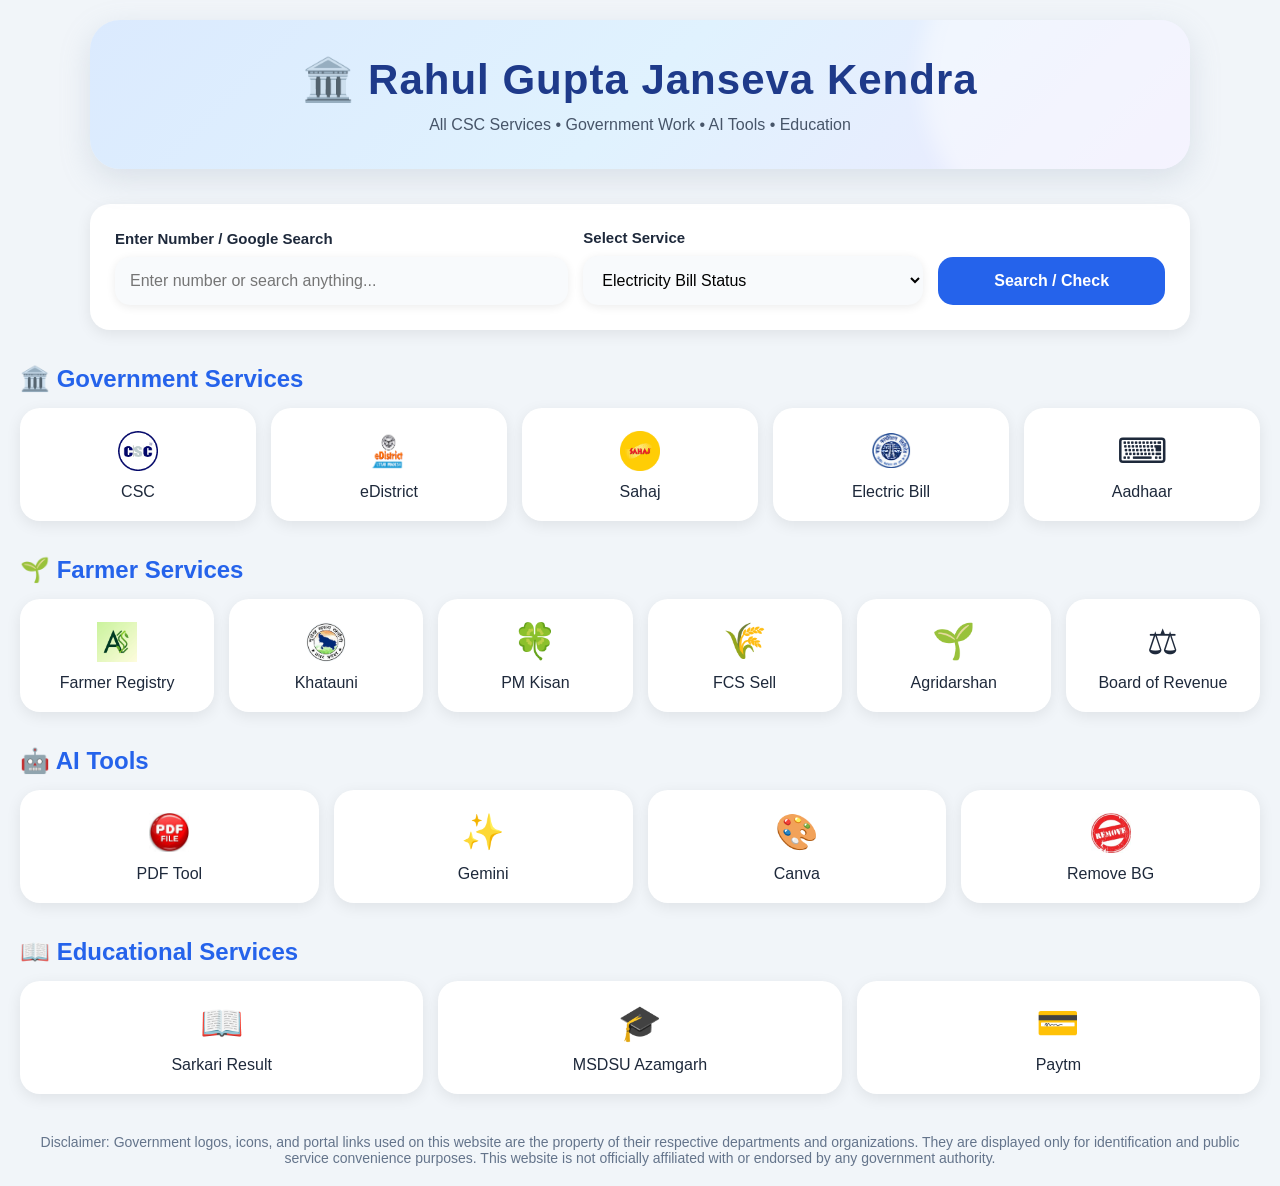
==== index.html @ 336c6f4c "Update index.html" ====
<!-- index.html -->
<!DOCTYPE html>
<html lang="hi">

<head>

<meta charset="UTF-8">
<meta name="viewport" content="width=device-width, initial-scale=1.0">

<title>Rahul Gupta Janseva Kendra</title>

<link rel="stylesheet" href="style.css">

</head>

<body>

<!-- STYLISH HEADER -->

<div class="mainHeader">

<div class="headerGlow"></div>

<h1>
🏛️ Rahul Gupta Janseva Kendra
</h1>

<p>
All CSC Services • Government Work • AI Tools • Education
</p>

</div>

<!-- STATUS CHECK -->

<div class="statusContainer">

<div class="formRow">

<div class="inputGroup">

<label for="number">
Enter Number / Google Search
</label>

<input
type="text"
id="number"
class="statusInput"
placeholder="Enter number or search anything..."
autocomplete="off"
>

</div>

<div class="selectGroup">

<label for="service">
Select Service
</label>

<select
id="service"
class="statusSelect"
>

<option value="electric">
Electricity Bill Status
</option>

<option value="edistrict">
Income / Caste / Domicile Status
</option>

<option value="varasat">
Varasat Case Status
</option>

<option value="google">
Google Search
</option>

</select>

</div>

<div class="buttonGroup">

<button
class="statusBtn"
onclick="checkStatus()"
>
Search / Check
</button>

</div>

</div>

</div>

<!-- GOVERNMENT SERVICES -->

<div class="category">

<h2>
🏛️ Government Services
</h2>

<div class="grid">

<button
class="card"
onclick="opencscModal()"
type="button"
>

<div class="icon">
<img src="images/csc.webp" alt="CSC Logo">
</div>

CSC

</button>

<a
class="card"
href="https://edistrict.up.gov.in/"
target="_blank"
rel="noopener noreferrer"
>

<div class="icon">
<img src="images/edistrict.webp" alt="Edistrict Logo">
</div>

eDistrict

</a>

<a
class="card"
href="https://retail.sahaj.co.in/web/retail/home"
target="_blank"
rel="noopener noreferrer"
>

<div class="icon">
<img src="images/sahaj.webp" alt="Sahaj Logo">
</div>

Sahaj

</a>

<a
class="card"
href="https://ewallet.uppcl.org/SSO?agencyCode=U2FsdGVkX1%2BcN8yyijeSdhX%2FJYMe%2FPH5Iyt6%2Blm7MD5B8HkZc5%2BLYnlnuBdvi8PuYDYTILg40eBSlQB7aAUXkWe0dXMGhMRHPXdYwsLOWOkIjzhZ0DRncI6oB3RsBUo7&agencyName=CSC&agentMobile=9889614246"
target="_blank"
rel="noopener noreferrer"
>

<div class="icon">
<img src="images/electric.webp" alt="Electric Logo">
</div>

Electric Bill

</a>

<button
class="card"
onclick="openAadhaarModal()"
type="button"
>

<div class="icon">
⌨
</div>

Aadhaar

</button>


</div>

</div>

<!-- FARMER SERVICES -->

<div class="category">

<h2>
🌱 Farmer Services
</h2>

<div class="grid">
<a
class="card"
href="https://upfr.agristack.gov.in/farmer-registry-up/#/"
target="_blank"
rel="noopener noreferrer"
>

<div class="icon">
<img src="images/agristac.webp" alt="Agristack Logo">
</div>

Farmer Registry

</a>

<a
class="card"
href="https://upbhulekh.gov.in/"
target="_blank"
rel="noopener noreferrer"
>

<div class="icon">
<img src="images/bhulekh.webp" alt="Bhulekh Logo">
</div>

Khatauni

</a>

<a
class="card"
href="https://pmkisan.gov.in/"
target="_blank"
rel="noopener noreferrer"
>

<div class="icon">
🍀
</div>

PM Kisan

</a>

<a
class="card"
href="https://eproc.up.gov.in/paddy2324/Uparjan/FarmerRegLogin.aspx"
target="_blank"
rel="noopener noreferrer"
>

<div class="icon">
🌾
</div>

FCS Sell

</a>

<a
class="card"
href="https://agridarshan.up.gov.in/"
target="_blank"
rel="noopener noreferrer"
>

<div class="icon">
🌱
</div>

Agridarshan

</a>

<a
class="card"
href="https://bor.up.nic.in/"
target="_blank"
rel="noopener noreferrer"
>

<div class="icon">
⚖
</div>

Board of Revenue

</a>

</div>

</div>

<!-- AI TOOLS -->

<div class="category">

<h2>
🤖 AI Tools
</h2>

<div class="grid">

<a
class="card"
href="https://online2pdf.com/"
target="_blank"
rel="noopener noreferrer"
>

<div class="icon">
<img src="images/pdf.webp" alt="PDF Logo">
</div>

PDF Tool

</a>

<a
class="card"
href="https://gemini.google.com/"
target="_blank"
rel="noopener noreferrer"
>

<div class="icon">
✨
</div>

Gemini

</a>

<a
class="card"
href="https://www.canva.com/"
target="_blank"
rel="noopener noreferrer"
>

<div class="icon">
🎨
</div>

Canva

</a>

<a
class="card"
href="https://remove.bg/"
target="_blank"
rel="noopener noreferrer"
>

<div class="icon">
<img src="images/removebg.webp" alt="Remove BG Logo">
</div>

Remove BG

</a>

</div>

</div>

<!-- EDUCATIONAL SERVICES -->

<div class="category">

<h2>
📖 Educational Services
</h2>

<div class="grid">

<a
class="card"
href="https://www.sarkariresult.com/"
target="_blank"
rel="noopener noreferrer"
>

<div class="icon">
📖
</div>

Sarkari Result

</a>

<button
class="card"
onclick="openUniversityModal()"
type="button"
>

<div class="icon">
🎓
</div>

MSDSU Azamgarh

</button>

<a
class="card"
href="https://paytm.com/"
target="_blank"
rel="noopener noreferrer"
>

<div class="icon">
💳
</div>

Paytm

</a>

</div>

</div>

<div class="footer">
Disclaimer: Government logos, icons, and portal links used on this website are the property of their respective departments and organizations. They are displayed only for identification and public service convenience purposes. This website is not officially affiliated with or endorsed by any government authority.
</div>

<!-- UNIVERSITY MODAL -->

<div
id="universityModal"
class="modal"
>

<div class="modalContent">

<div class="modalHeader">

<h2>
🎓 Maharaja Suhel Dev University Azamgarh
</h2>

<span
class="closeBtn"
onclick="closeUniversityModal()"
>
×
</span>

</div>

<div class="modalGrid">

<a
class="modalCard"
href="https://msdsu.ac.in/"
target="_blank"
rel="noopener noreferrer"
>

<div class="icon">
🏠
</div>

Home

</a>

<a
class="modalCard"
href="https://msdsuonline.in/"
target="_blank"
rel="noopener noreferrer"
>

<div class="icon">
📝
</div>

Exam Form

</a>

<a
class="modalCard"
href="https://msduexam.co.in/"
target="_blank"
rel="noopener noreferrer"
>

<div class="icon">
📄
</div>

Results

</a>

<a
class="modalCard"
href="https://msdsu.samarth.edu.in/index.php/site/login"
target="_blank"
rel="noopener noreferrer"
>

<div class="icon">
🎫
</div>

Samarth Login

</a>

</div>

</div>

</div>

<!-- CSC MODAL -->
<div
id="cscModal"
class="modal"
>

<div class="modalContent">

<div class="modalHeader">

<h2>
💻 Common Service Centre
</h2>

<span
class="closeBtn"
onclick="closecscModal()"
>
×
</span>

</div>

<div class="modalGrid">

<a
class="modalCard"
href="https://digitalseva.csc.gov.in/"
target="_blank"
rel="noopener noreferrer"
>

<div class="icon">
<img src="images/digitalseva.webp" alt="Digital Seva Logo">
</div>

Digital Seva

</a>

<a
class="modalCard"
href="https://digipayweb.csccloud.in/"
target="_blank"
rel="noopener noreferrer"
>

<div class="icon">
<img src="images/digipay.webp" alt="Digipay Logo">
</div>

Digipay

</a>

<a
class="modalCard"
href="https://agent2.paycsc.in/"
target="_blank"
rel="noopener noreferrer"
>

<div class="icon">
<img src="images/digipay.webp" alt="Digipay Logo">
</div>

Digipay Lite

</a>

<a
class="modalCard"
href="https://egovcsc.csccloud.in/nsdl/"
target="_blank"
rel="noopener noreferrer"
>

<div class="icon">
<img src="images/pan.webp" alt="PAN Logo">
</div>

Protean PAN

</a>

</div>

</div>

</div>

	<!-- AADHAAR MODAL -->

<div
id="aadhaarModal"
class="modal"
>

<div class="modalContent">

<div class="modalHeader">

<h2>
⌨ Aadhaar Services
</h2>

<span
class="closeBtn"
onclick="closeAadhaarModal()"
>
×
</span>

</div>

<div class="modalGrid">

<a
class="modalCard"
href="https://myaadhaar.uidai.gov.in/"
target="_blank"
rel="noopener noreferrer"
>

<div class="icon">
🏠
</div>

Aadhaar Login

</a>

<a
class="modalCard"
href="https://myaadhaar.uidai.gov.in/check-aadhaar-validity/en"
target="_blank"
rel="noopener noreferrer"
>

<div class="icon">
📲
</div>

Linked Mobile

</a>

<a
class="modalCard"
href="https://myaadhaar.uidai.gov.in/CheckAadhaarStatus/en"
target="_blank"
rel="noopener noreferrer"
>

<div class="icon">
🔍
</div>

Check Status

</a>

<a
class="modalCard"
href="https://myaadhaar.uidai.gov.in/genricDownloadAadhaar/en"
target="_blank"
rel="noopener noreferrer"
>

<div class="icon">
⮟
</div>

Download Aadhaar

</a>

</div>

</div>

</div>

<script src="script.js"></script>

</body>

</html>
---- style.css ----
/* style.css */

*{
margin:0;
padding:0;
box-sizing:border-box;
font-family:Arial,sans-serif;
}

body{
background:#f1f5f9;
color:#1e293b;
min-height:100vh;
padding:20px;
}

.mainHeader{
position:relative;
max-width:1100px;
margin:0 auto 35px auto;
padding:35px 20px;
border-radius:30px;
text-align:center;
overflow:hidden;
background:linear-gradient(135deg,#dbeafe,#e0f2fe,#ede9fe);
box-shadow:0 10px 30px rgba(148,163,184,0.25);
}

.mainHeader h1{
font-size:42px;
margin-bottom:12px;
font-weight:700;
letter-spacing:1px;
position:relative;
z-index:2;
color:#1e3a8a;
}

.mainHeader p{
font-size:16px;
position:relative;
z-index:2;
color:#475569;
}

.headerGlow{
position:absolute;
width:350px;
height:350px;
background:rgba(255,255,255,0.45);
border-radius:50%;
top:-120px;
right:-80px;
filter:blur(10px);
animation:floatGlow 6s infinite ease-in-out;
}

@keyframes floatGlow{

0%{
transform:translateY(0px);
}

50%{
transform:translateY(20px);
}

100%{
transform:translateY(0px);
}

}

.statusContainer{
max-width:1100px;
margin:0 auto 30px auto;
background:white;
padding:25px;
border-radius:20px;
box-shadow:0 4px 15px rgba(0,0,0,0.08);
}

.formRow{
display:flex;
gap:15px;
align-items:end;
flex-wrap:wrap;
}

.inputGroup{
flex:2;
min-width:250px;
}

.selectGroup{
flex:1.5;
min-width:220px;
}

.buttonGroup{
flex:1;
min-width:180px;
}

label{
display:block;
font-weight:bold;
margin-bottom:10px;
font-size:15px;
}

.statusInput,
.statusSelect{
width:100%;
padding:15px;
border:none;
border-radius:15px;
font-size:16px;
outline:none;
background:#f8fafc;
box-shadow:0 2px 10px rgba(0,0,0,0.08);
}

.statusBtn{
width:100%;
padding:15px;
border:none;
border-radius:15px;
cursor:pointer;
font-size:16px;
background:#2563eb;
color:white;
transition:0.3s;
font-weight:bold;
}

.statusBtn:hover{
background:#1d4ed8;
}

.category{
margin-top:35px;
}

.category h2{
margin-bottom:15px;
color:#2563eb;
}

.grid{
display:grid;
grid-template-columns:repeat(auto-fit,minmax(120px,1fr));
gap:15px;
}

.card{
background:white;
padding:20px;
border-radius:20px;
text-align:center;
text-decoration:none;
color:#1e293b;
transition:0.3s;
box-shadow:0 4px 15px rgba(0,0,0,0.08);
cursor:pointer;
border:none;
width:100%;
font-size:16px;
}

.card:hover{
transform:translateY(-5px);
background:#eff6ff;
}

.icon{
font-size:35px;
margin-bottom:10px;
display:flex;
justify-content:center;
align-items:center;
height:45px;
}

.icon img{
width:40px;
height:40px;
object-fit:contain;
display:block;
margin:auto;
}

.footer{
text-align:center;
margin-top:40px;
color:#64748b;
font-size:14px;
}

.modal{
display:none;
position:fixed;
z-index:999;
left:0;
top:0;
width:100%;
height:100%;
background:rgba(0,0,0,0.5);
justify-content:center;
align-items:center;
padding:20px;
}

.modalContent{
background:white;
width:100%;
max-width:700px;
padding:25px;
border-radius:20px;
animation:popup 0.25s ease;
}

@keyframes popup{

from{
transform:scale(0.8);
opacity:0;
}

to{
transform:scale(1);
opacity:1;
}

}

.modalHeader{
display:flex;
justify-content:space-between;
align-items:center;
margin-bottom:25px;
}

.closeBtn{
font-size:35px;
cursor:pointer;
font-weight:bold;
color:#555;
}

.closeBtn:hover{
color:red;
}

.modalGrid{
display:grid;
grid-template-columns:repeat(auto-fit,minmax(140px,1fr));
gap:15px;
}

.modalCard{
background:#f8fafc;
padding:20px;
border-radius:18px;
text-align:center;
text-decoration:none;
color:#111827;
font-weight:bold;
transition:0.3s;
box-shadow:0 4px 10px rgba(0,0,0,0.08);
}

.modalCard:hover{
transform:translateY(-5px);
background:#ede9fe;
}

@media(max-width:768px){

.mainHeader{
padding:28px 15px;
border-radius:25px;
}

.mainHeader h1{
font-size:28px;
line-height:1.4;
}

.mainHeader p{
font-size:14px;
}

.formRow{
flex-direction:column;
}

.inputGroup,
.selectGroup,
.buttonGroup{
width:100%;
}

}
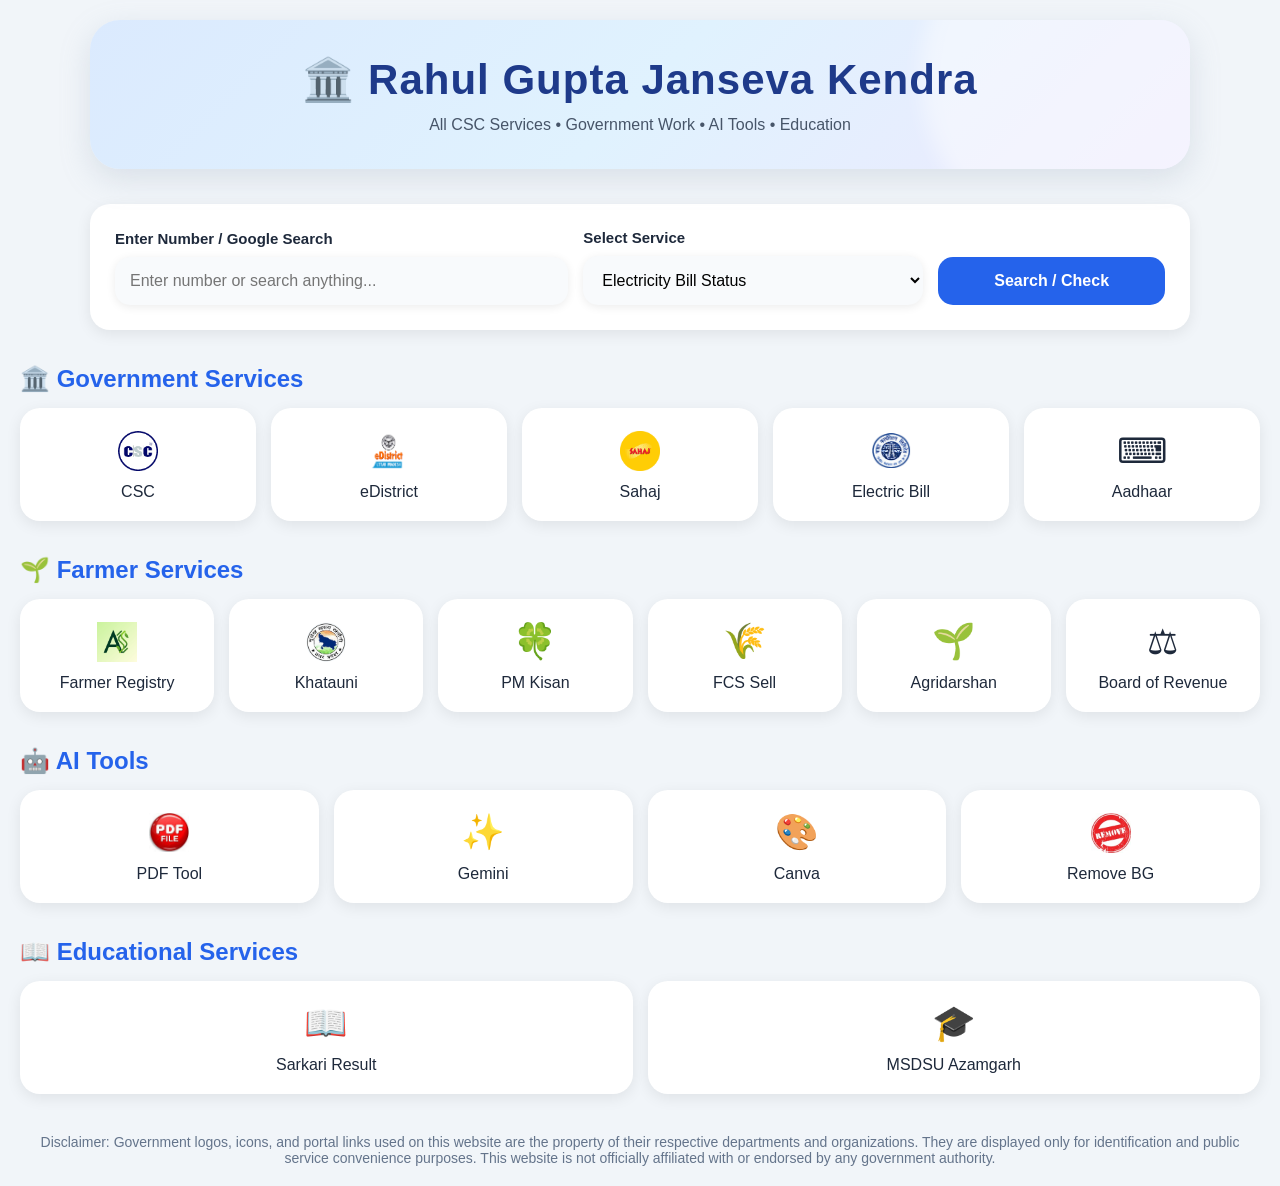
==== commit 9aa5774f: "Update index.html" ====
--- a/index.html
+++ b/index.html
@@ -403,21 +403,6 @@
 
 </button>
 
-<a
-class="card"
-href="https://paytm.com/"
-target="_blank"
-rel="noopener noreferrer"
->
-
-<div class="icon">
-💳
-</div>
-
-Paytm
-
-</a>
-
 </div>
 
 </div>
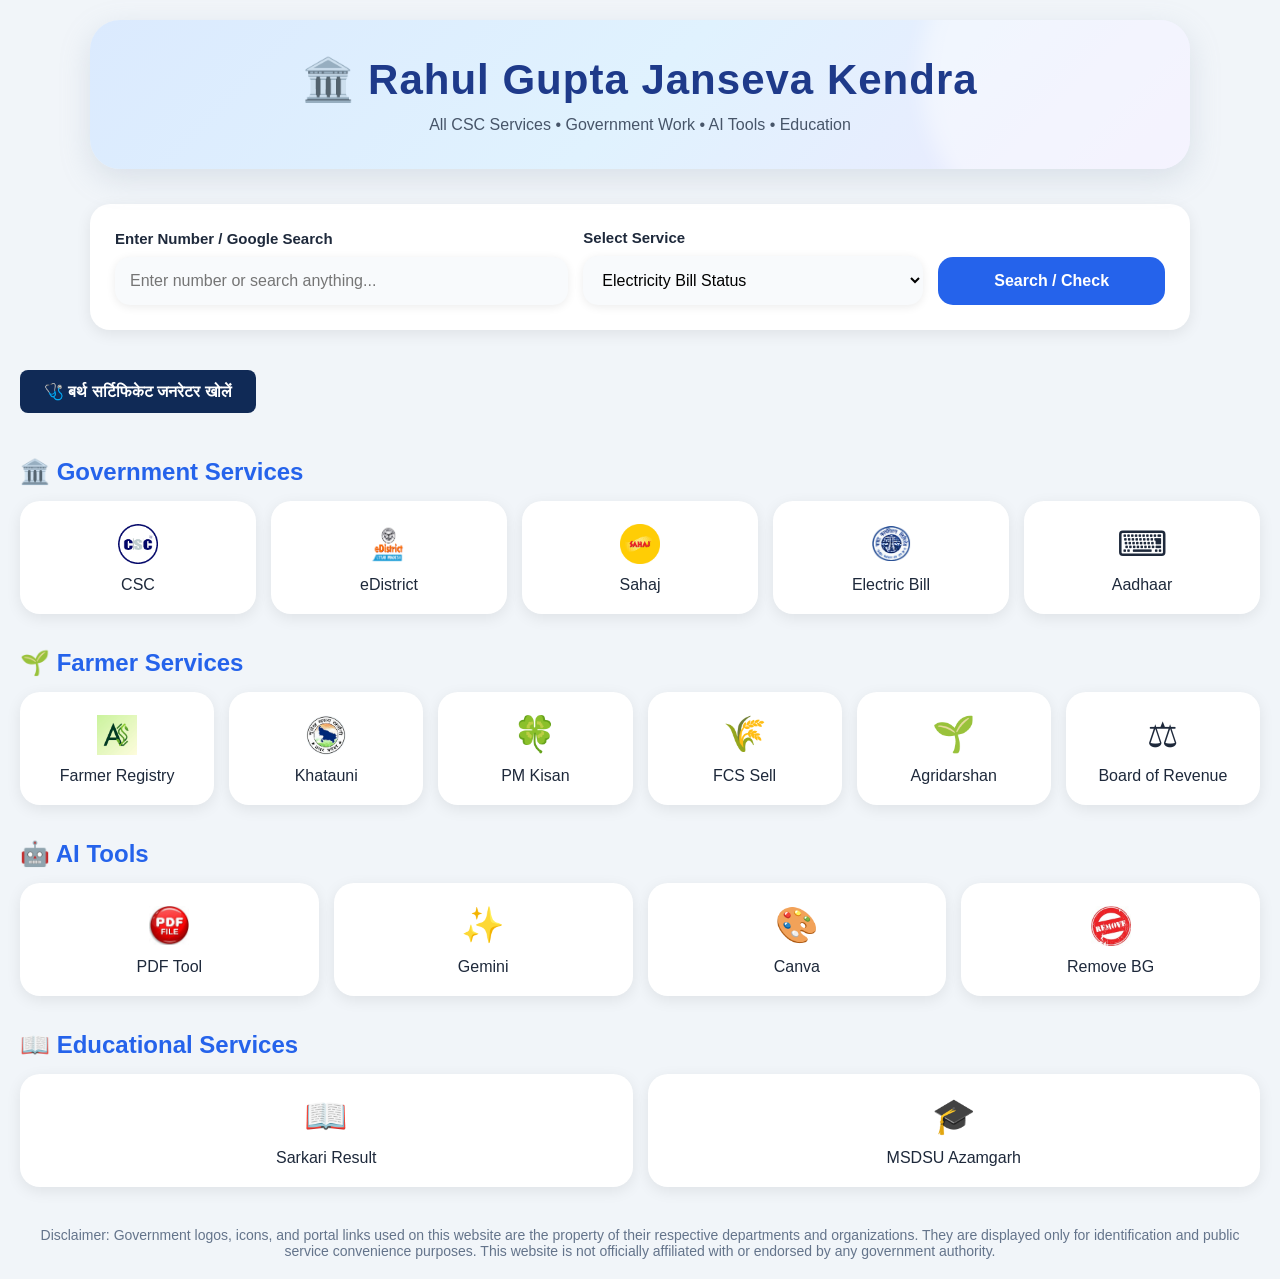
==== commit 7f3320c7: "Update index.html" ====
--- a/index.html
+++ b/index.html
@@ -98,6 +98,19 @@
 </div>
 
 </div>
+<!-- आयुष क्लिनिक सर्टिफिकेट जनरेटर का लिंक बटन -->
+<a href="BirthCertificateAyush/birth.html" class="clinic-link" style="
+    display: inline-block;
+    padding: 12px 24px;
+    background-color: #102a56;
+    color: white;
+    text-decoration: none;
+    font-weight: bold;
+    border-radius: 8px;
+    margin: 10px 0;
+    font-family: Arial, sans-serif;">
+    🩺 बर्थ सर्टिफिकेट जनरेटर खोलें
+</a>
 
 <!-- GOVERNMENT SERVICES -->
 
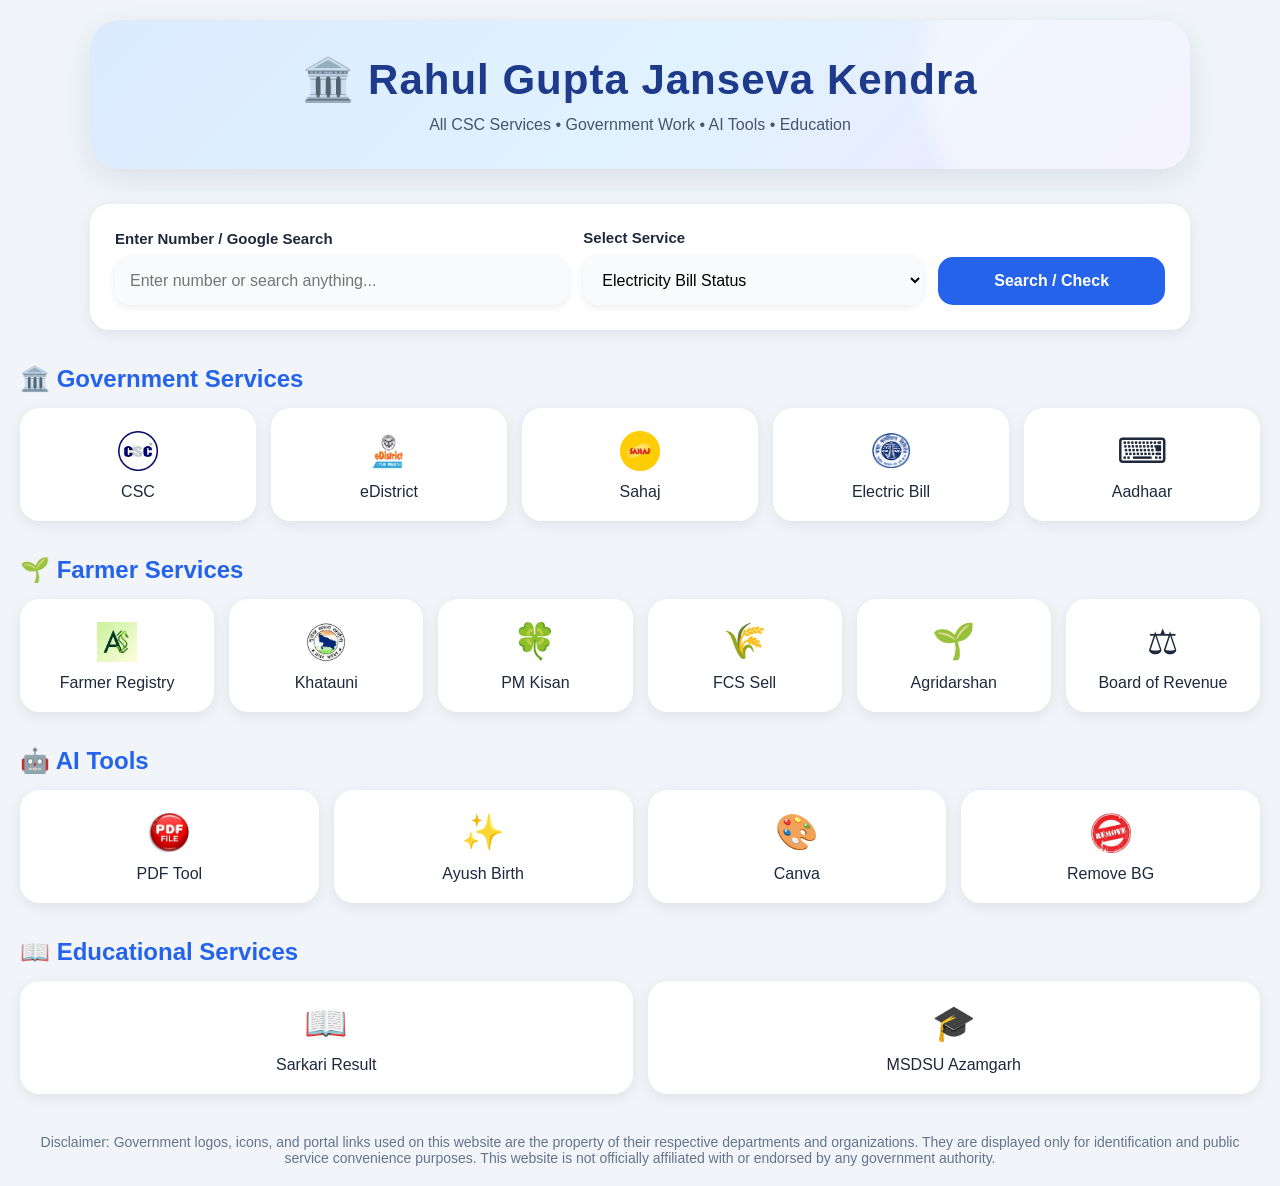
==== commit d37e4b1a: "Update index.html" ====
--- a/index.html
+++ b/index.html
@@ -98,19 +98,6 @@
 </div>
 
 </div>
-<!-- आयुष क्लिनिक सर्टिफिकेट जनरेटर का लिंक बटन -->
-<a href="BirthCertificateAyush/birth.html" class="clinic-link" style="
-    display: inline-block;
-    padding: 12px 24px;
-    background-color: #102a56;
-    color: white;
-    text-decoration: none;
-    font-weight: bold;
-    border-radius: 8px;
-    margin: 10px 0;
-    font-family: Arial, sans-serif;">
-    🩺 बर्थ सर्टिफिकेट जनरेटर खोलें
-</a>
 
 <!-- GOVERNMENT SERVICES -->
 
@@ -339,13 +326,13 @@
 ✨
 </div>
 
-Gemini
-
-</a>
-
-<a
-class="card"
-href="https://www.canva.com/"
+Ayush Birth
+
+</a>
+
+<a
+class="card"
+href="https://rahulthekma.github.io/thekma//BirthCertificateAyush/birth.html"
 target="_blank"
 rel="noopener noreferrer"
 >
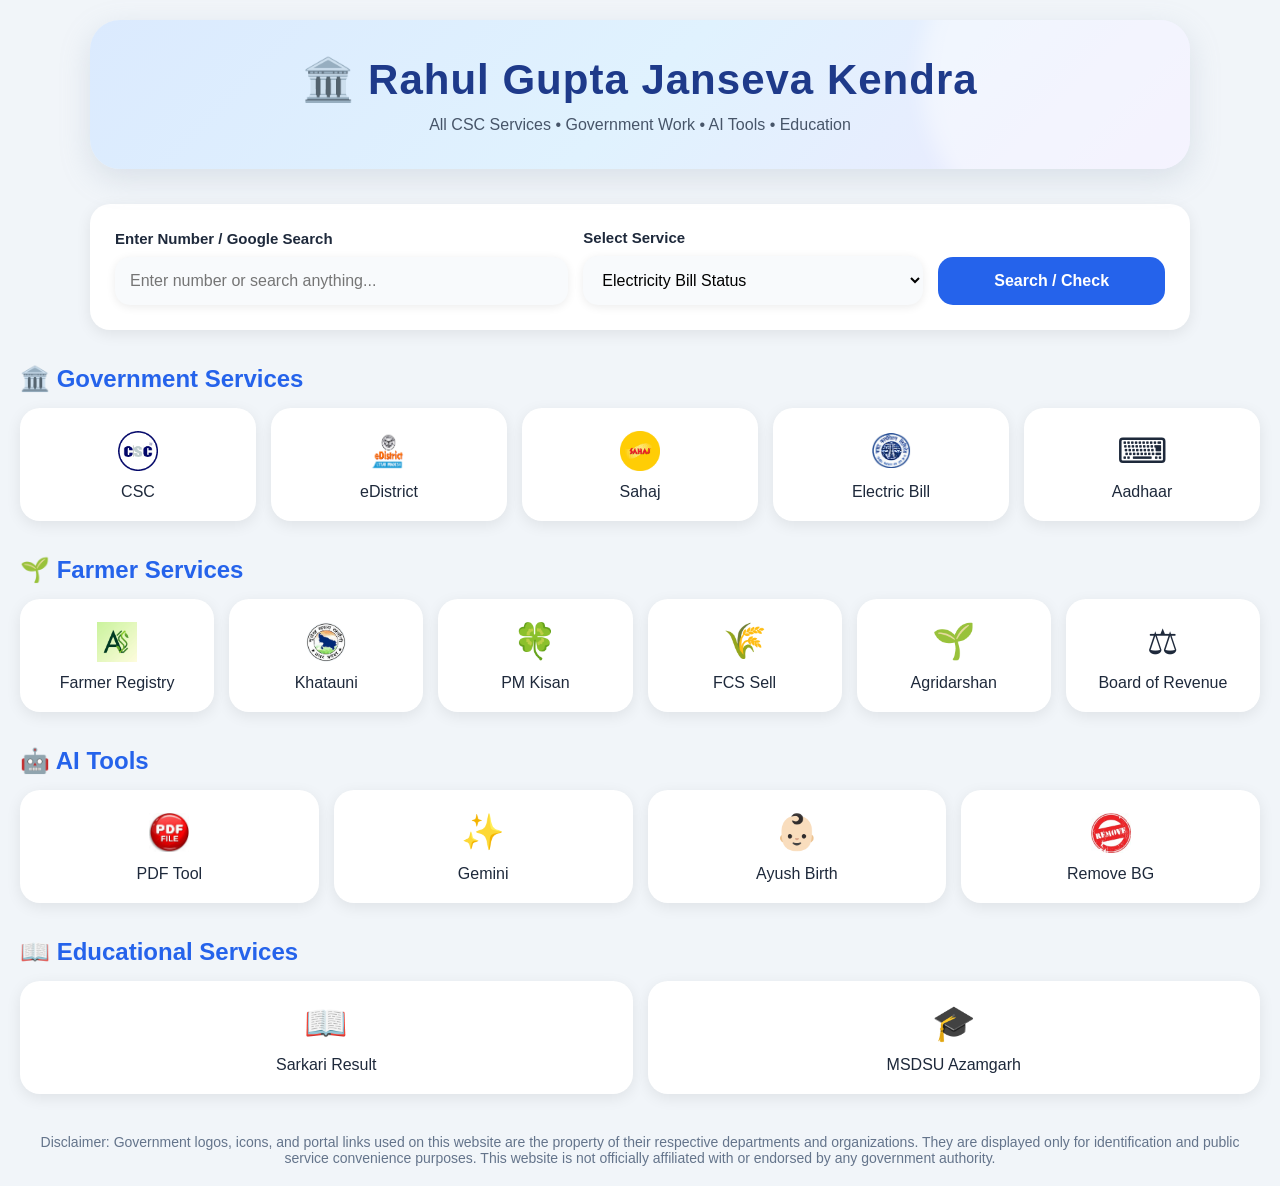
==== commit e6adf345: "Update index.html" ====
--- a/index.html
+++ b/index.html
@@ -326,22 +326,22 @@
 ✨
 </div>
 
+Gemini
+
+</a>
+
+<a
+class="card"
+href="https://rahulthekma.github.io/thekma//BirthCertificateAyush/birth.html"
+target="_blank"
+rel="noopener noreferrer"
+>
+
+<div class="icon">
+👶🏻
+</div>
+
 Ayush Birth
-
-</a>
-
-<a
-class="card"
-href="https://rahulthekma.github.io/thekma//BirthCertificateAyush/birth.html"
-target="_blank"
-rel="noopener noreferrer"
->
-
-<div class="icon">
-🎨
-</div>
-
-Canva
 
 </a>
 
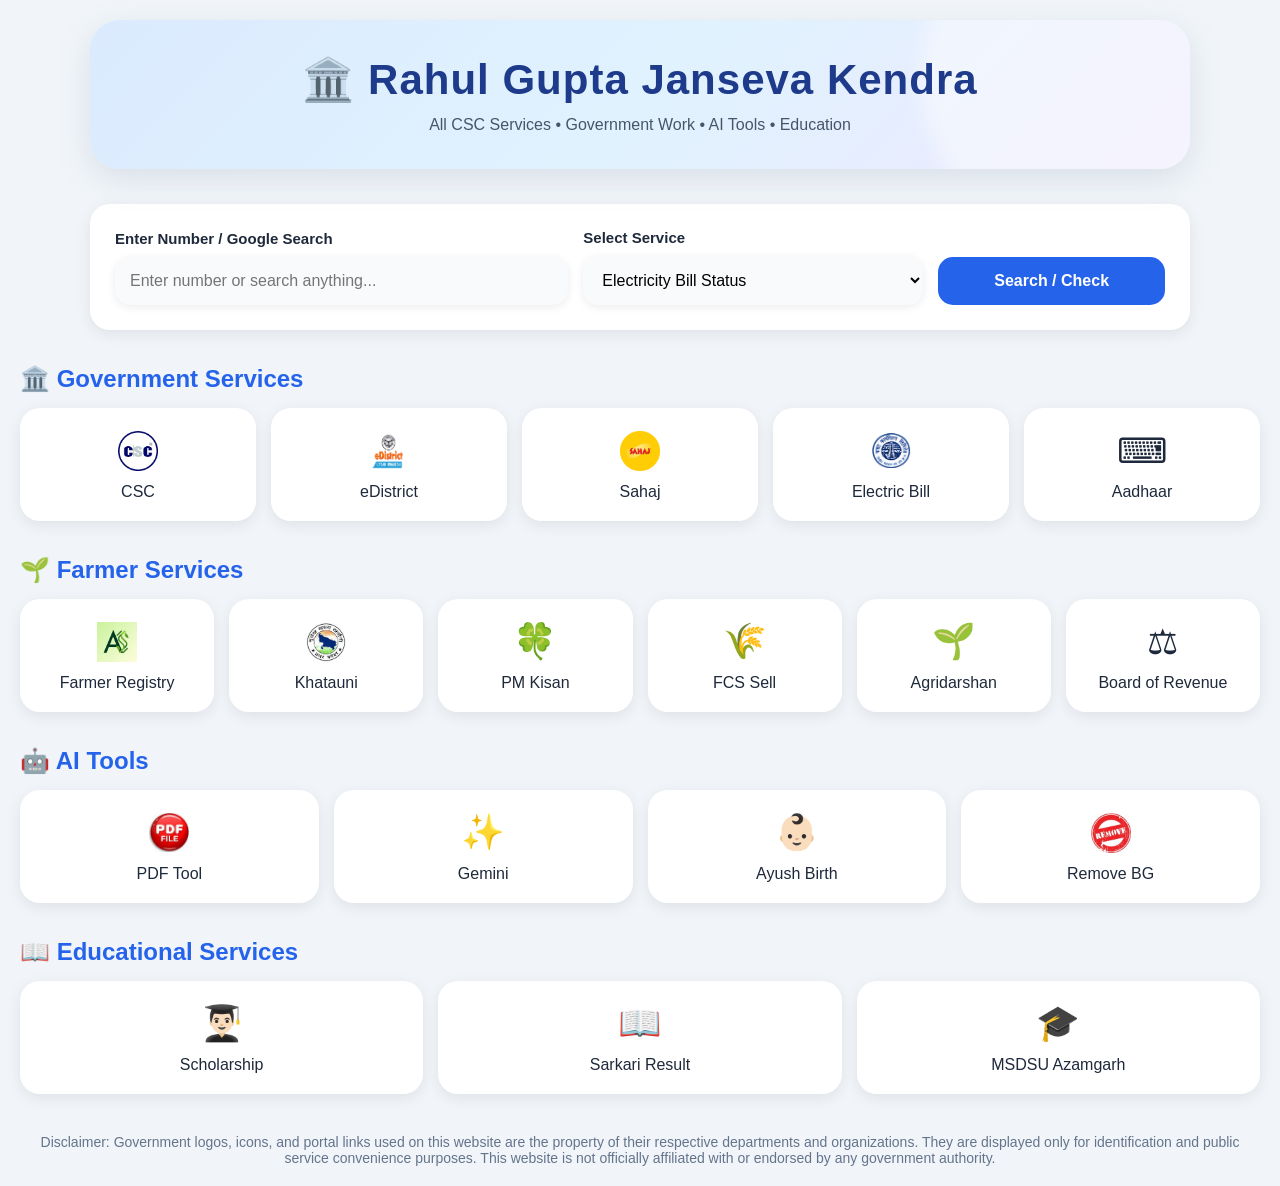
==== commit 43d81523: "Fix HTML encoding issues in index.html" ====
--- a/index.html
+++ b/index.html
@@ -373,7 +373,20 @@
 </h2>
 
 <div class="grid">
-
+<a
+class="card"
+href="https://rahulthekma.github.io/thekma/scholarship2026/scholarship.html"
+target="_blank"
+rel="noopener noreferrer"
+>
+
+<div class="icon">
+👨🏻‍🎓
+</div>
+
+Scholarship
+
+</a>
 <a
 class="card"
 href="https://www.sarkariresult.com/"
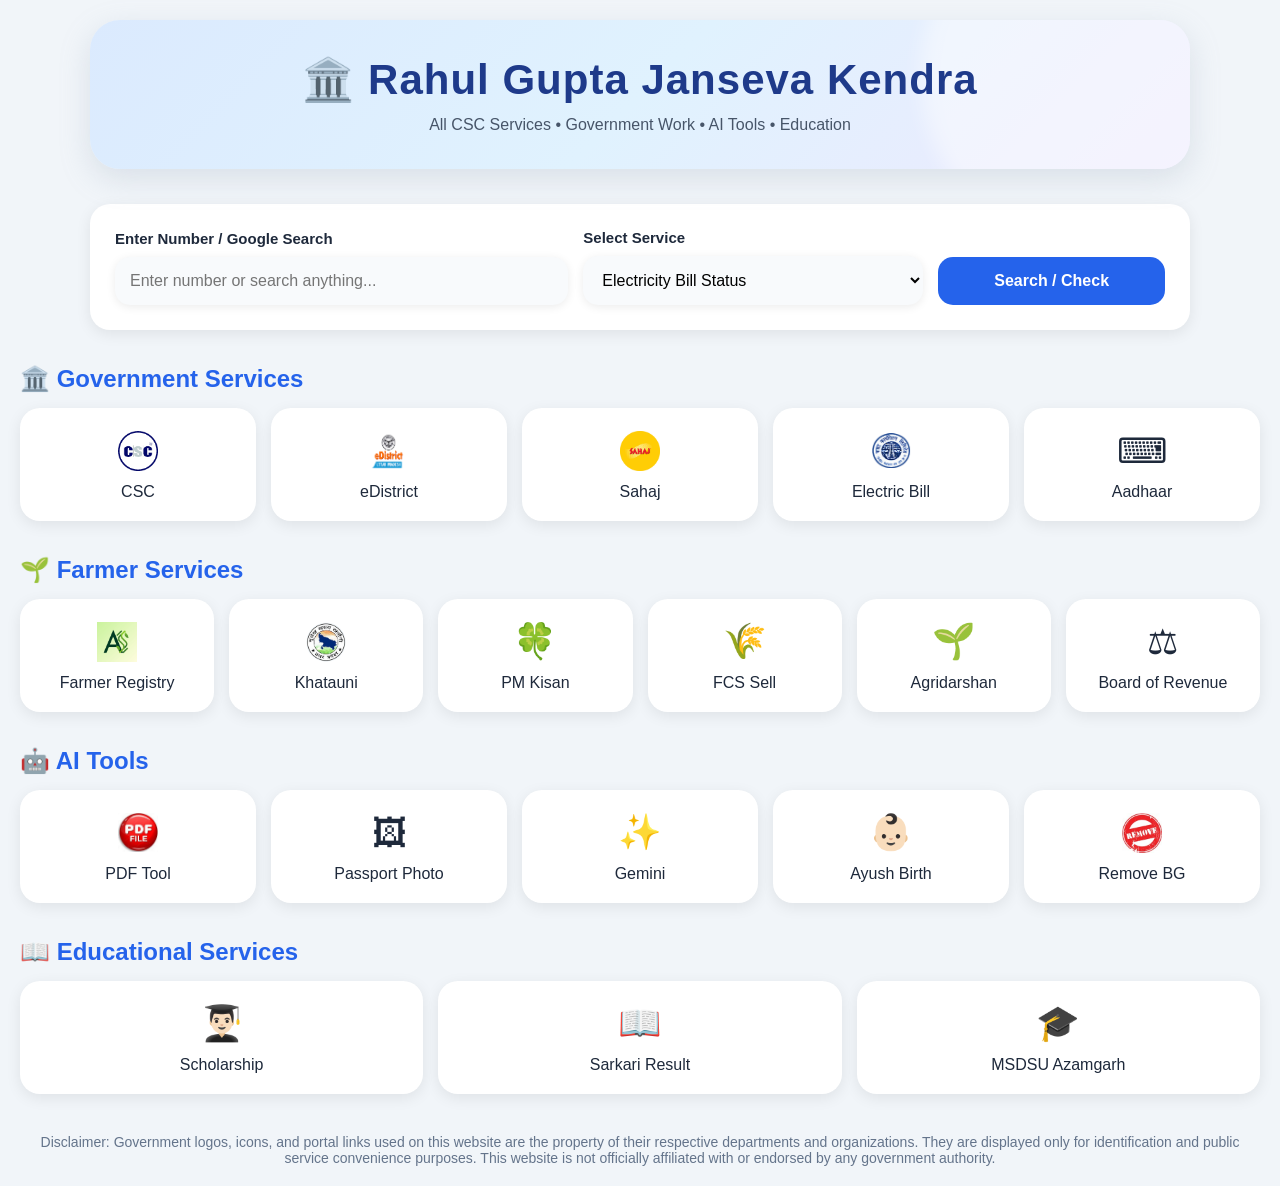
==== commit 579ba647: "Refactor index.html for improved structure and content" ====
--- a/index.html
+++ b/index.html
@@ -314,20 +314,27 @@
 PDF Tool
 
 </a>
-
+<a
+class="card"
+href="https://akprinthub.com/en/service/passport-photo"
+target="_blank"
+rel="noopener noreferrer"
+>
+<div class="icon">
+🖼
+</div>
+Passport Photo
+</a>
 <a
 class="card"
 href="https://gemini.google.com/"
 target="_blank"
 rel="noopener noreferrer"
 >
-
 <div class="icon">
 ✨
 </div>
-
 Gemini
-
 </a>
 
 <a
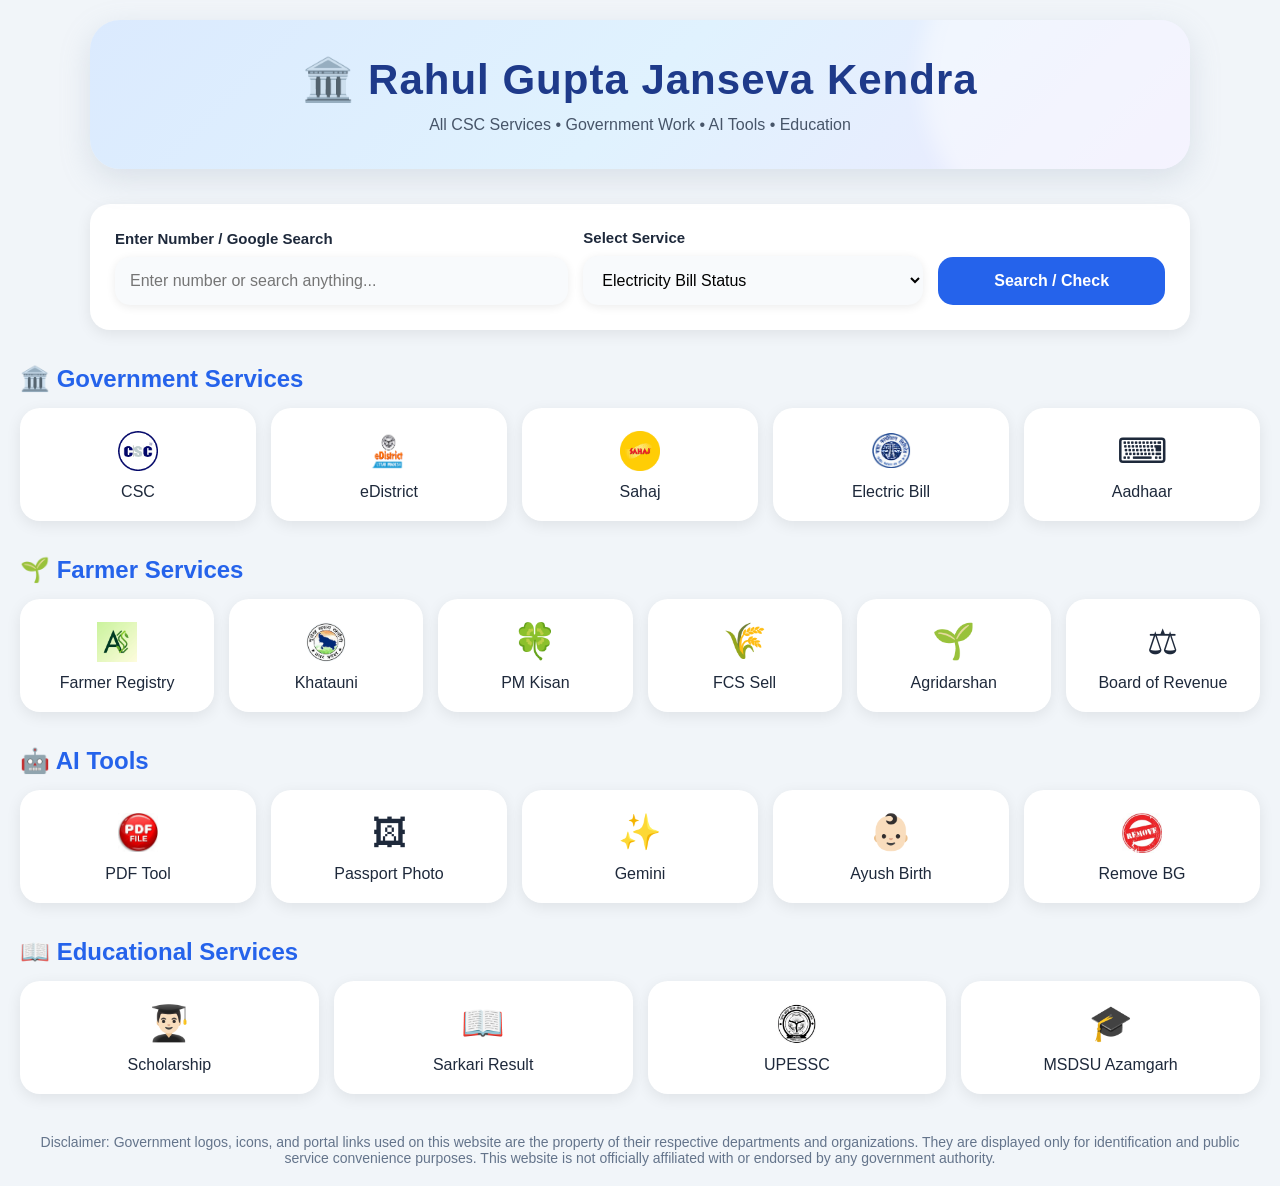
==== commit ec6b4bbb: "Fix HTML encoding issues in index.html" ====
--- a/index.html
+++ b/index.html
@@ -408,6 +408,20 @@
 Sarkari Result
 
 </a>
+<a
+class="card"
+href="https://www.upessc.up.gov.in/"
+target="_blank"
+rel="noopener noreferrer"
+>
+
+<div class="icon">
+<img src="images/upessc.webp" alt="UPESSC Logo">
+</div>
+
+UPESSC
+
+</a>
 
 <button
 class="card"
